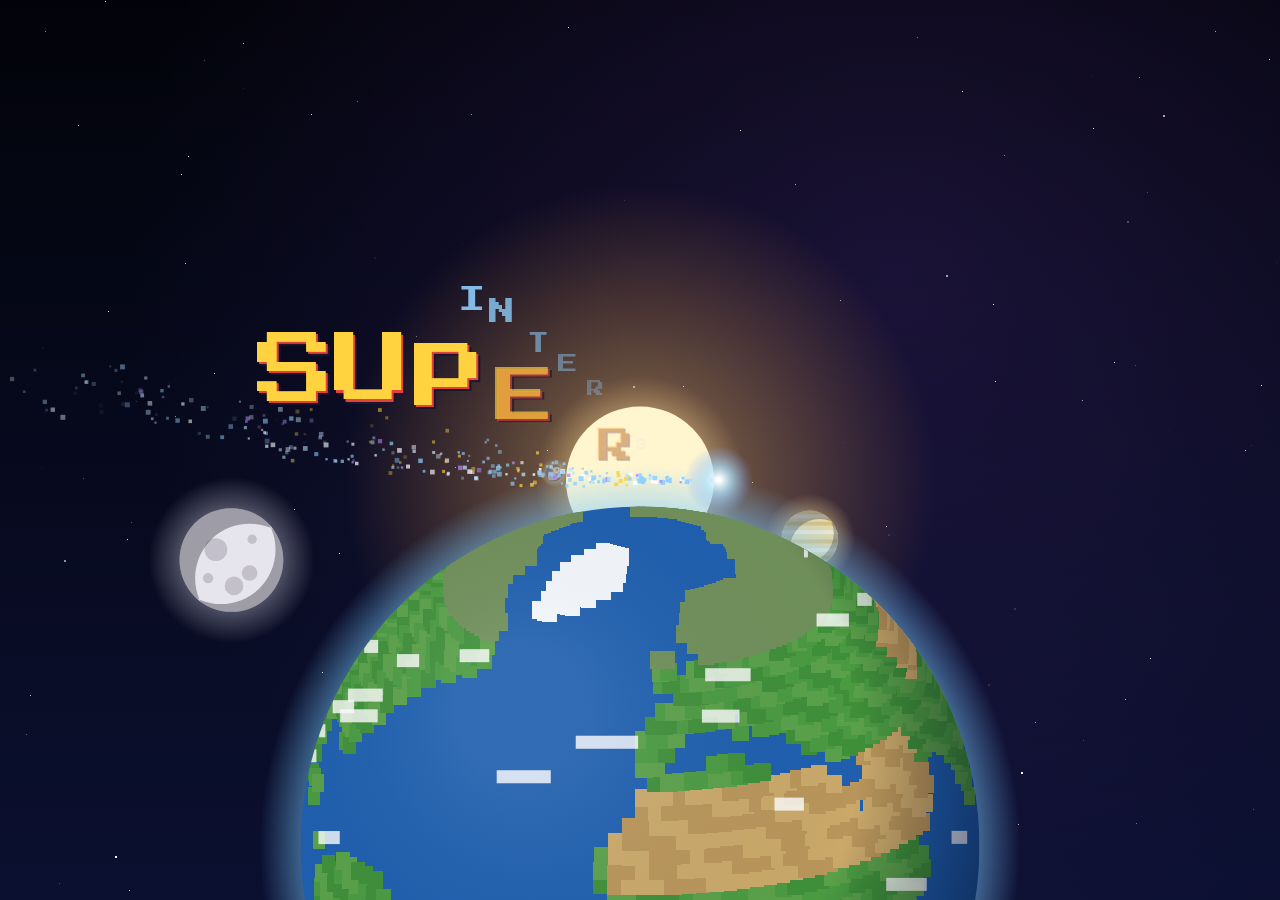
==== site/index.html @ 82d076b4 "Add level 5 to Europa, conspiracy mode, a new intro, auto-hop - Asteroid belt: no fireball on falls," ====
<!doctype html>
<html lang="en">
<head>
<meta charset="utf-8">
<meta name="viewport" content="width=device-width, initial-scale=1, maximum-scale=1, user-scalable=no, viewport-fit=cover">
<meta name="theme-color" content="#0b0f26">
<meta name="apple-mobile-web-app-capable" content="yes">
<meta name="mobile-web-app-capable" content="yes">
<meta name="apple-mobile-web-app-status-bar-style" content="black-translucent">
<meta name="apple-mobile-web-app-title" content="SuperTramp">
<link rel="manifest" href="manifest.webmanifest">
<link rel="icon" href="icons/icon.svg" type="image/svg+xml">
<link rel="apple-touch-icon" href="icons/icon-180.png">
<title>Interstellar SuperTramp</title>
<link rel="preconnect" href="https://fonts.googleapis.com">
<link rel="preconnect" href="https://fonts.gstatic.com" crossorigin>
<link rel="stylesheet" href="https://fonts.googleapis.com/css2?family=Press+Start+2P&family=VT323&display=swap">
<link rel="stylesheet" href="style.css">
</head>
<body>
<canvas id="game" tabindex="0" aria-label="Interstellar SuperTramp game"></canvas>

<div class="hud">
  <div class="hud-block">
    <div class="scoreline"><span class="score" id="score">0</span> <span class="mult" id="mult">x1</span></div>
    <div class="alt" id="alt">0 m</div>
    <div class="layer" id="layer">On the ground</div>
  </div>
  <div class="hud-block">
    <div class="stars" id="stars">★ 0 / 0</div>
    <div class="toggles">
      <button id="music" type="button" aria-pressed="true">MUSIC ON</button>
      <button id="sfx" type="button" aria-pressed="true">SFX ON</button>
      <button id="tilt" type="button" aria-pressed="false" hidden>TILT OFF</button>
    </div>
  </div>
</div>

<div class="toast" id="toast" hidden></div>
<button class="secret-star" id="secret-star" type="button" aria-label="A shooting star" hidden></button>
<button class="conspiracy-tag" id="conspiracy-tag" type="button" hidden>👁 CONSPIRACY MODE ON <span>tap to switch off</span></button>

<div class="overlay" id="title">
  <div class="card">
    <h1 class="logo" aria-label="Interstellar SuperTramp">
      <span class="logo-top" aria-hidden="true"><i>✦</i> INTERSTELLAR <i>✦</i></span>
      <span class="logo-main" aria-hidden="true"><span style="--i:0">S</span><span style="--i:1">U</span><span style="--i:2">P</span><span style="--i:3">E</span><span style="--i:4">R</span><span style="--i:5">T</span><span style="--i:6">R</span><span style="--i:7">A</span><span style="--i:8">M</span><span style="--i:9">P</span><canvas id="logo-tramp" width="36" height="48"></canvas></span>
    </h1>
    <p class="press-start" aria-hidden="true"><span class="ps-touch">PICK A MODE TO START</span><span class="ps-keys">PICK A MODE OR PRESS SPACE</span></p>
    <div class="modes">
      <button class="mode" type="button" data-mode="checkpoint">
        <span class="mode-name">Checkpoint</span>
        <span class="mode-desc">Green flags catch you when you miss.</span>
        <span class="mode-best" id="bests-checkpoint">No runs yet.</span>
      </button>
      <button class="mode uber" type="button" data-mode="uber">
        <span class="mode-name">Uber Tramp</span>
        <span class="mode-desc">No checkpoints. One miss and it's back to Earth.</span>
        <span class="mode-best" id="bests-uber">No runs yet.</span>
      </button>
    </div>
    <div class="title-board" id="title-board" hidden>
      <div class="tb-head">Top scores · <span id="tb-mode">Checkpoint</span></div>
      <ol class="board-list compact" id="tb-list"></ol>
    </div>
    <button id="l2-start" class="level2" type="button" hidden>Level 2: start on the Moon<span>Mars or Venus?</span></button>
    <button id="l3-start" class="level2" type="button">Level 3: start on Mars<span>Out to the asteroid belt</span></button>
    <button id="l4-start" class="level2" type="button">Level 4: start on Venus<span>Through the solar storms to Mercury</span></button>
    <button id="l5-start" class="level2" type="button">Level 5: start in the belt<span>Flat out for Jupiter and Europa</span></button>
    <button id="belt-start" class="level2" type="button">Straight to the asteroid belt<span>Skip ahead to the turn</span></button>
    <button id="open-board" class="secondary" type="button" hidden>Full scoreboard</button>
    <p>The world turns under your feet. Hop on a trampoline and bounce from cloud to balloon to satellite, all the way to the Moon.</p>
    <p>Grab <span class="geom-word">green geoms</span> to grow your score multiplier. A miss resets it. When the arrow under your feet turns <span class="go">green and points down</span>, you're lined up to land.</p>
    <p class="keys"><kbd>←</kbd> <kbd>→</kbd> walk and steer: walk up to a trampoline and you hop on. On a phone: the buttons, or TILT.</p>
  </div>
</div>

<div class="overlay" id="won" hidden>
  <div class="card">
    <h1>You made it to <span id="won-dest">the Moon</span></h1>
    <p class="won-mode" id="won-mode"></p>
    <p class="won-score"><span id="won-score">0</span> <b id="won-score-new" hidden>NEW BEST</b></p>
    <p id="won-stats">384,400 km from home, one bounce at a time.</p>
    <div class="medals" id="medals"></div>
    <div class="post" id="post" hidden>
      <label for="post-name" id="post-label">Your name on the scoreboard</label>
      <div class="post-row">
        <input id="post-name" type="text" maxlength="16" autocomplete="nickname" spellcheck="false">
        <button id="post-btn" type="button">Post score</button>
      </div>
      <button id="post-gh" class="linkish" type="button" hidden>Or post with your GitHub account</button>
    </div>
    <p class="post-status" id="post-status" hidden></p>
    <button id="post-skip" class="linkish skip" type="button" hidden>Skip, don't post my score</button>
    <div class="won-actions" id="won-actions">
      <button id="to-l2" class="level2" type="button" hidden>On to Mars or Venus<span>Level 2, score carried on</span></button>
      <button id="to-l3" class="level2" type="button" hidden>On to the asteroid belt<span>Level 3, score carried on</span></button>
      <button id="to-l4" class="level2" type="button" hidden>On to Mercury<span>Level 4, score carried on</span></button>
      <button id="to-l5" class="level2" type="button" hidden>On to Jupiter<span>Level 5, score carried on</span></button>
      <button id="again" type="button">Bounce again</button>
      <button id="change-mode" class="secondary" type="button">Change mode</button>
      <button id="won-board" class="secondary" type="button" hidden>Scoreboard</button>
    </div>
  </div>
</div>

<div class="overlay" id="board" hidden>
  <div class="card">
    <h1>Score<span>board</span></h1>
    <p class="board-where" id="board-where"></p>
    <div class="tabs" role="tablist" aria-label="Mode">
      <button type="button" class="tab" role="tab" data-board="checkpoint" aria-selected="true">Checkpoint</button>
      <button type="button" class="tab" role="tab" data-board="uber" aria-selected="false">Uber Tramp</button>
    </div>
    <ol class="board-list" id="board-list"></ol>
    <button id="close-board" type="button">Back</button>
  </div>
</div>

<div class="pad" aria-label="Touch controls">
  <button type="button" data-key="left" aria-label="Walk left">◀</button>
  <button type="button" data-key="right" aria-label="Walk right">▶</button>
</div>

<script src="scoreboard-config.js"></script>
<script src="scoreboard.js"></script>
<script src="audio.js"></script>
<script src="game.js"></script>
<script>
  // Play offline once the game has been opened (on the public site only)
  if ('serviceWorker' in navigator && /github\.io$|^localhost$|^127\.0\.0\.1$/.test(location.hostname)) {
    window.addEventListener('load', () => navigator.serviceWorker.register('sw.js').catch(() => {}));
  }
</script>
</body>
</html>
---- site/style.css ----
/* Layout: full-bleed canvas world; HUD pinned to the corners; overlays centred over the game. */
:root {
  --night: #0b0f26;
  --panel: rgba(11, 15, 38, 0.82);
  --ink: #eef1ff;
  --muted: #a9b0d6;
  --star: #ffd23f;
  --go: #52e07a;
  --warn: #ffab3d;
  --display: "Press Start 2P", "Courier New", monospace;
  --body: "VT323", "Courier New", monospace;
  color-scheme: dark;
}

[hidden] { display: none !important; }
html, body { height: 100%; overscroll-behavior: none; }
body {
  margin: 0;
  background: var(--night);
  color: var(--ink);
  font-family: var(--body);
  overflow: hidden;
  touch-action: none;
  -webkit-touch-callout: none;
  -webkit-user-select: none;
  user-select: none;
}

#game {
  position: fixed;
  inset: 0;
  width: 100%;
  height: 100%;
  display: block;
  image-rendering: pixelated;
}

.hud {
  position: fixed;
  top: calc(env(safe-area-inset-top, 0px) + 12px);
  left: 16px;
  right: 16px;
  display: flex;
  justify-content: space-between;
  align-items: flex-start;
  gap: 12px;
  pointer-events: none;
}
.hud-block { display: grid; gap: 6px; }
.alt {
  font-family: var(--display);
  font-size: 18px;
  font-variant-numeric: tabular-nums;
  text-shadow: 2px 2px 0 var(--night);
}
.layer {
  font-size: 20px;
  color: var(--muted);
  text-shadow: 2px 2px 0 var(--night);
}
.stars {
  transform-origin: right center;
  font-family: var(--display);
  font-size: 14px;
  color: var(--star);
  text-align: right;
  text-shadow: 2px 2px 0 var(--night);
  font-variant-numeric: tabular-nums;
}
.toggles { display: flex; gap: 6px; justify-content: flex-end; flex-wrap: wrap; }
.stars.pop { animation: starpop 0.35s ease-out; }
@keyframes starpop { 0% { transform: scale(1); } 40% { transform: scale(1.35); } 100% { transform: scale(1); } }
.hud button {
  pointer-events: auto;
  justify-self: end;
  font-family: var(--display);
  font-size: 9px;
  letter-spacing: 0.05em;
  color: var(--ink);
  background: var(--panel);
  border: 2px solid var(--muted);
  padding: 6px 8px;
  cursor: pointer;
}
.hud button:focus-visible, .overlay button:focus-visible, .pad button:focus-visible {
  outline: 3px solid var(--star);
  outline-offset: 2px;
}

.toast {
  position: fixed;
  left: 50%;
  bottom: calc(env(safe-area-inset-bottom, 0px) + 24px);
  transform: translateX(-50%);
  max-width: min(440px, calc(100% - 32px));
  padding: 8px 14px;
  background: var(--panel);
  border: 2px solid var(--star);
  font-size: 22px;
  line-height: 1.1;
  text-align: center;
  text-wrap: balance;
  pointer-events: none;
  transition: opacity 0.4s;
}

.overlay {
  position: fixed;
  inset: 0;
  display: grid;
  place-items: center;
  padding-inline: 16px;
  overflow-y: auto;
  background: rgba(11, 15, 38, 0.45);
}
.card {
  max-width: 460px;
  width: 100%;
  background: var(--panel);
  border: 3px solid var(--ink);
  box-shadow: 6px 6px 0 rgba(0, 0, 0, 0.5);
  padding: 22px 22px 20px;
  display: grid;
  gap: 14px;
}
.card h1 {
  margin: 0;
  font-family: var(--display);
  font-size: clamp(16px, 5vw, 24px);
  line-height: 1.35;
  text-wrap: balance;
}
.card h1 span { color: var(--star); }
.card p { margin: 0; font-size: 22px; line-height: 1.15; color: var(--ink); }
.card .keys { color: var(--muted); }
.card kbd {
  font-family: var(--display);
  font-size: 10px;
  padding: 2px 5px;
  border: 2px solid var(--muted);
  color: var(--ink);
}
.card .go { color: var(--go); }
.card button {
  justify-self: start;
  font-family: var(--display);
  font-size: 13px;
  padding: 12px 16px;
  color: var(--night);
  background: var(--star);
  border: 0;
  box-shadow: 4px 4px 0 var(--ink);
  cursor: pointer;
}
.card button:active { transform: translate(2px, 2px); box-shadow: 2px 2px 0 var(--ink); }

.pad {
  position: fixed;
  left: 16px;
  right: 16px;
  bottom: calc(env(safe-area-inset-bottom, 0px) + 16px);
  display: none;
  justify-content: space-between;
  gap: 12px;
}
.pad button {
  width: 72px;
  height: 72px;
  font-family: var(--display);
  font-size: 18px;
  color: var(--ink);
  background: var(--panel);
  border: 3px solid var(--muted);
  touch-action: none;
}
.hud button[aria-pressed="false"] { color: var(--muted); border-style: dashed; }
.pad button.on { border-color: var(--star); color: var(--star); }
/* Intro and menu entrance */
body.intro .hud, body.intro .toast { opacity: 0; pointer-events: none; }
.hud { transition: opacity 0.6s; }
.overlay.fade-in { animation: fadein 0.8s ease-out both; }
.overlay.fade-in .card { animation: cardin 0.8s cubic-bezier(0.3, 1.4, 0.5, 1) both; }
@keyframes fadein { from { opacity: 0; } }
@keyframes cardin { from { transform: translateY(40px) scale(0.96); } }
/* Stars streaming past behind the menu card */
#title .card { position: relative; overflow: hidden; isolation: isolate; }
#title .card::before {
  content: ""; position: absolute; inset: -50%; z-index: -1; pointer-events: none;
  background-image:
    radial-gradient(1px 1px at 10% 20%, rgba(255,255,255,0.8) 50%, transparent 51%),
    radial-gradient(1.5px 1.5px at 60% 70%, rgba(190,230,255,0.8) 50%, transparent 51%),
    radial-gradient(1px 1px at 80% 10%, rgba(255,255,255,0.6) 50%, transparent 51%),
    radial-gradient(2px 2px at 30% 85%, rgba(255,230,160,0.7) 50%, transparent 51%),
    radial-gradient(1px 1px at 45% 45%, rgba(255,255,255,0.7) 50%, transparent 51%);
  background-size: 180px 180px, 260px 260px, 140px 140px, 320px 320px, 210px 210px;
  animation: starrush 6s linear infinite;
}
@keyframes starrush { to { background-position: -180px 180px, -260px 260px, -140px 140px, -320px 320px, -210px 210px; } }

/* Title logo: each letter of SUPERTRAMP takes its turn on the trampoline */
.card h1.logo span { color: inherit; }
.card h1.logo .logo-top { color: #8fd0ff; }
.card h1.logo .logo-top i { color: var(--star); }
.card h1.logo .logo-main { color: var(--star); }
.card h1.logo .logo-main span:nth-child(n+6) { color: #eef1ff; }
.card h1.logo .logo-tag { color: var(--muted); font-weight: normal; }
.card h1.logo .logo-top { font-weight: normal; }
.card .geom-word { color: #6dff7a; }
#title .card { gap: 12px; }
#title .card p { font-size: 20px; }
@media (max-width: 480px) { #title .card p { font-size: 17px; } #title .card { gap: 10px; } .logo-tag { font-size: 16px; } }
@media (pointer: coarse) { #title .card .keys { display: none; } }
.card h1.logo { display: grid; justify-items: center; gap: 8px; margin: 0 0 4px; text-align: center; }
.logo-top { font-family: var(--display); font-size: 11px; letter-spacing: 0.5em; color: #8fd0ff; padding-left: 0.5em; }
.logo-top i { font-style: normal; color: var(--star); display: inline-block; animation: twinkle 1.6s ease-in-out infinite; }
.logo-top i:last-child { animation-delay: 0.8s; }
.logo-main { position: relative; display: flex; justify-content: center; font-family: var(--display); font-size: clamp(22px, 7.4vw, 36px); line-height: 1; color: var(--star); padding-top: 66px; }
.logo-main span {
  display: inline-block;
  transform-origin: 50% 100%;
  text-shadow: 2px 2px 0 #e0433b, 4px 4px 0 #1b1530, 5px 5px 0 rgba(0, 0, 0, 0.4);
  animation: dropin 0.7s cubic-bezier(0.3, 1.6, 0.5, 1) backwards;
  animation-delay: calc(0.2s + var(--i) * 0.07s);
}
/* A letter the tramp just landed on */
.card h1.logo .logo-main span.squash { animation: squash 0.5s ease-out; color: #6dff7a; }
#logo-tramp { position: absolute; left: 0; top: 0; width: 36px; height: 48px; image-rendering: pixelated; pointer-events: none; }
.logo-tag { font-family: var(--body); font-size: 19px; color: var(--muted); }
.press-start { margin: 0; text-align: center; font-family: var(--display); font-size: 11px; letter-spacing: 0.12em; color: var(--star); animation: blink 1.1s steps(2, start) infinite; }
.press-start .ps-keys { display: inline; }
.press-start .ps-touch { display: none; }
@media (pointer: coarse) { .press-start .ps-keys { display: none; } .press-start .ps-touch { display: inline; } }
@keyframes blink { to { visibility: hidden; } }
@keyframes dropin {
  0% { transform: translateY(-80px) scale(1, 1.3); opacity: 0; }
  60% { transform: translateY(0) scale(1.25, 0.7); opacity: 1; }
  80% { transform: translateY(-6px) scale(0.95, 1.08); }
  100% { transform: translateY(0) scale(1, 1); }
}
@keyframes squash {
  0% { transform: scale(1.35, 0.6); }
  35% { transform: translateY(-8px) scale(0.9, 1.15); }
  65% { transform: translateY(0) scale(1.08, 0.92); }
  100% { transform: none; }
}
@keyframes twinkle { 0%, 100% { opacity: 1; transform: scale(1) rotate(0); } 50% { opacity: 0.35; transform: scale(0.7) rotate(45deg); } }
/* The title's small character animations stay on even with reduced motion; screen shake and speed lines are what that setting turns off. */

/* Score and multiplier (Geometry Wars style) */
.scoreline { display: flex; align-items: baseline; gap: 10px; text-shadow: 2px 2px 0 var(--night); }
.score { font-family: var(--display); font-size: 20px; color: var(--ink); font-variant-numeric: tabular-nums; }
.mult { font-family: var(--display); font-size: 16px; color: #6dff7a; display: inline-block; transform-origin: left center; }
.mult.bump { animation: multbump 0.3s ease-out; }
@keyframes multbump { 0% { transform: scale(1); } 40% { transform: scale(1.5); } 100% { transform: scale(1); } }
.card .won-score { font-family: var(--display); font-size: 26px; color: var(--ink); }
.card .won-score b { font-size: 10px; font-weight: normal; color: var(--go); vertical-align: middle; }
.title-board { display: grid; gap: 6px; }
.tb-head { font-family: var(--display); font-size: 10px; letter-spacing: 0.06em; color: #6dff7a; text-transform: uppercase; }
.board-list.compact li { font-size: 19px; padding: 0 6px; }

/* Mode picker */
.modes { display: grid; grid-template-columns: repeat(2, minmax(0, 1fr)); gap: 12px; }
.card .modes .mode {
  display: grid; gap: 6px; align-content: start; text-align: left;
  padding: 12px; min-width: 0;
  font-family: var(--body);
  color: var(--night); background: var(--star);
  box-shadow: 4px 4px 0 var(--ink);
}
.card .modes .mode.uber { color: var(--ink); background: #c7362f; }
.card .modes .mode.last { outline: 3px dashed var(--ink); outline-offset: 3px; }
.mode .mode-name { font-family: var(--display); font-size: 12px; }
.mode .mode-desc { font-size: 18px; line-height: 1.05; }
.mode .mode-best { font-size: 16px; line-height: 1.1; opacity: 0.85; }
.mode .mode-best b { font-weight: normal; text-decoration: underline; }
.card .won-mode { font-family: var(--display); font-size: 10px; letter-spacing: 0.08em; color: var(--muted); text-transform: uppercase; }
.won-actions { display: flex; gap: 12px; flex-wrap: wrap; }
.card .won-actions .secondary { color: var(--ink); background: transparent; border: 3px solid var(--ink); box-shadow: none; }

/* Scoreboard */
.card #open-board { justify-self: start; }
.card .secondary { color: var(--ink); background: transparent; border: 3px solid var(--ink); box-shadow: none; }
.board-where { color: var(--muted); }
.tabs { display: flex; gap: 8px; }
.card .tabs .tab { font-size: 10px; padding: 8px 10px; color: var(--muted); background: transparent; border: 2px dashed var(--muted); box-shadow: none; }
.card .tabs .tab[aria-selected="true"] { color: var(--night); background: var(--star); border: 2px solid var(--star); }
.board-list { margin: 0; padding: 0; list-style: none; display: grid; gap: 4px; max-height: 50vh; overflow-y: auto; }
.board-list li { display: grid; grid-template-columns: 2.2em minmax(0, 1fr) auto auto; gap: 10px; align-items: baseline; font-size: 21px; padding: 2px 6px; font-variant-numeric: tabular-nums; }
.board-list li.me { background: rgba(255, 210, 63, 0.15); outline: 2px solid var(--star); }
.board-list .rank { font-family: var(--display); font-size: 10px; color: var(--star); }
.board-list .who { overflow: hidden; text-overflow: ellipsis; white-space: nowrap; }
.board-list .stars-col { color: var(--star); }
.board-list li.note { display: block; color: var(--muted); }
.post { display: grid; gap: 6px; }
.post label { font-size: 19px; color: var(--muted); }
.post-row { display: flex; gap: 8px; flex-wrap: wrap; }
.post-row input {
  -webkit-user-select: text; user-select: text; touch-action: manipulation;
  flex: 1 1 10em; min-width: 0;
  font-family: var(--body); font-size: 22px;
  color: var(--ink); background: var(--night);
  border: 2px solid var(--muted); padding: 6px 8px;
}
.post-row input:focus-visible { outline: 3px solid var(--star); outline-offset: 1px; }
.card .post-row button { padding: 8px 12px; font-size: 11px; }
.card .post-status { color: var(--go); }
.card .skip { justify-self: start; padding: 0; font-family: var(--body); font-size: 17px; color: var(--muted); background: none; border: 0; box-shadow: none; text-decoration: underline; }
.card .post .linkish { justify-self: start; padding: 0; font-family: var(--body); font-size: 18px; color: var(--muted); background: none; border: 0; box-shadow: none; text-decoration: underline; }

/* Records and medals */
.card .bests { font-size: 19px; color: var(--muted); }
.card .bests b { color: var(--star); font-weight: normal; }
.medals { display: grid; grid-template-columns: repeat(3, minmax(0, 1fr)); gap: 10px; }
.medal { display: grid; justify-items: center; align-content: start; gap: 4px; text-align: center; min-width: 0; }
.medal .disc {
  width: 34px; height: 34px;
  background: var(--medal, transparent);
  border: 3px solid var(--medal-edge, var(--muted));
  box-shadow: 3px 3px 0 rgba(0, 0, 0, 0.5);
  clip-path: polygon(30% 0, 70% 0, 100% 30%, 100% 70%, 70% 100%, 30% 100%, 0 70%, 0 30%);
}
.medal.none .disc { border-style: dashed; box-shadow: none; clip-path: none; border-radius: 50%; }
.medal.gold { --medal: #ffd23f; --medal-edge: #fff1a8; }
.medal.silver { --medal: #cfd6e6; --medal-edge: #ffffff; }
.medal.bronze { --medal: #d08a4a; --medal-edge: #f1b27a; }
.medal .m-label { font-family: var(--display); font-size: 9px; letter-spacing: 0.08em; color: var(--muted); text-transform: uppercase; }
.medal .m-value { font-size: 22px; font-variant-numeric: tabular-nums; }
.medal .m-value b { display: block; font-family: var(--display); font-size: 8px; font-weight: normal; color: var(--go); }
.medal .m-hint { font-size: 16px; color: var(--muted); line-height: 1; }

@media (pointer: coarse) {
  body.playing .pad { display: flex; }
  .toast { bottom: calc(env(safe-area-inset-bottom, 0px) + 104px); font-size: 19px; }
}
@media (max-width: 480px) {
  .card { padding: 18px 16px 16px; gap: 10px; }
  .card p { font-size: 19px; }
  .alt { font-size: 14px; }
  .layer { font-size: 18px; }
}

/* Short screens: phones in landscape */
@media (max-height: 500px) {
  .hud { top: calc(env(safe-area-inset-top, 0px) + 8px); left: max(16px, env(safe-area-inset-left, 0px)); right: max(16px, env(safe-area-inset-right, 0px)); }
  .alt { font-size: 13px; }
  .layer { font-size: 17px; }
  .score { font-size: 15px; }
  .mult { font-size: 12px; }
  .stars { font-size: 12px; }
  .hud button { font-size: 8px; padding: 5px 6px; }
  .pad { left: max(16px, env(safe-area-inset-left, 0px)); right: max(16px, env(safe-area-inset-right, 0px)); bottom: calc(env(safe-area-inset-bottom, 0px) + 10px); }
  .pad button { width: 58px; height: 58px; font-size: 15px; }
  .toast { bottom: calc(env(safe-area-inset-bottom, 0px) + 12px) !important; max-width: min(420px, calc(100% - 260px)); font-size: 17px !important; padding: 6px 10px; }
  .overlay { place-items: start center; padding-block: 12px; }
  .card { max-width: 620px; padding: 14px 16px; gap: 8px; }
  .card h1 { font-size: 16px; }
  .logo-main { font-size: 24px; padding-top: 52px; }
  #logo-tramp { width: 27px; height: 36px; }
  .logo-tag { font-size: 16px; }
  .card p { font-size: 17px; }
  .card button { padding: 10px 14px; font-size: 11px; }
  .card .modes .mode { padding: 8px 10px; }
  .mode .mode-desc { font-size: 16px; }
}
@media (max-width: 380px) { .modes { grid-template-columns: 1fr; } }

@media (prefers-reduced-motion: reduce) { .toast { transition: none; } .stars.pop, .mult.bump { animation: none; } }

/* Level 2: Moon to Mars or Venus */
.card button.level2 {
  display: grid;
  gap: 6px;
  text-align: left;
  color: var(--ink);
  background: linear-gradient(90deg, #c8553a, #b5523a 50%, #c9a04a);
}
.card button.level2 span { font-family: var(--body); font-size: 18px; opacity: 0.9; }
.won-actions .level2 { flex-basis: 100%; }

/* Secret: a shooting star crosses the title screen. Catch it for conspiracy mode. */
.secret-star {
  position: fixed; z-index: 30; left: 0; top: 0;
  width: 64px; height: 64px; margin: -32px 0 0 -32px; padding: 0;
  border: 0; background: transparent; cursor: pointer;
  animation: shoot 2.8s linear forwards;
}
.secret-star::before {
  content: ""; position: absolute; left: 26px; top: 26px; width: 12px; height: 12px; border-radius: 50%;
  background: #fff; box-shadow: 0 0 10px 4px rgba(191, 232, 255, 0.9), 0 0 24px 10px rgba(143, 208, 255, 0.4);
}
.secret-star::after {
  content: ""; position: absolute; left: -84px; top: 30px; width: 116px; height: 4px; border-radius: 2px;
  background: linear-gradient(90deg, rgba(143, 208, 255, 0), rgba(220, 240, 255, 0.95));
  transform-origin: right center; transform: rotate(14deg);
}
@keyframes shoot {
  from { transform: translate(-60px, 9vh); }
  to { transform: translate(calc(100vw + 120px), 33vh); }
}
.conspiracy-tag {
  position: fixed; z-index: 30; left: 12px; bottom: calc(env(safe-area-inset-bottom, 0px) + 12px);
  font-family: var(--display); font-size: 9px; line-height: 1.6; color: #8fff6a;
  background: rgba(6, 20, 8, 0.85); border: 2px solid #8fff6a; padding: 6px 8px; cursor: pointer; text-align: left;
}
.conspiracy-tag span { display: block; font-family: var(--body); font-size: 15px; color: #c9f5b8; }
body.conspiracy .card { border-color: #8fff6a; }
body.playing .conspiracy-tag { display: none; }
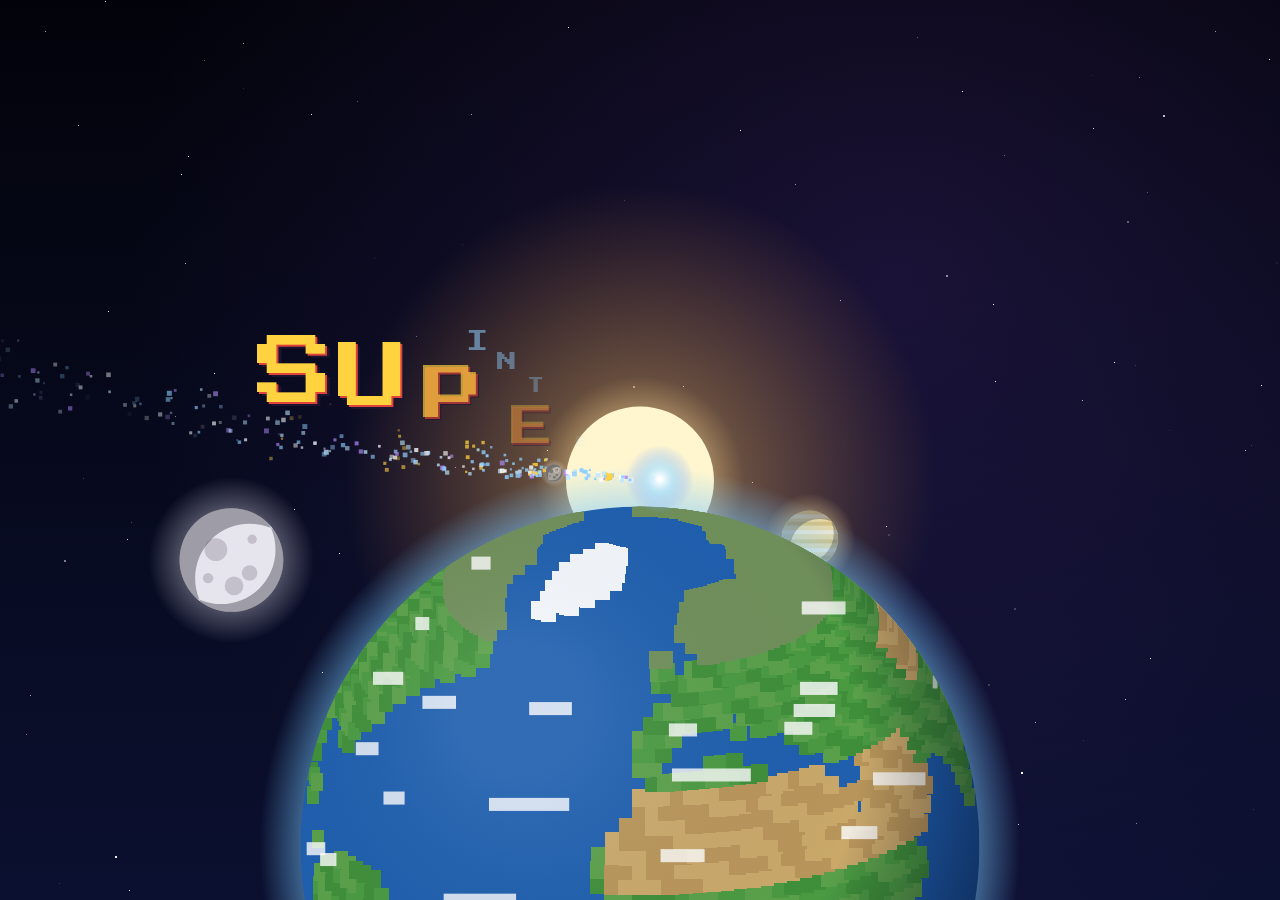
==== commit 67f87ae2: "Make the hollow Earth a full level: seven caverns to climb out of Conspiracy mode's hollow Earth is " ====
--- a/site/index.html
+++ b/site/index.html
@@ -67,6 +67,7 @@
     <button id="l3-start" class="level2" type="button">Level 3: start on Mars<span>Out to the asteroid belt</span></button>
     <button id="l4-start" class="level2" type="button">Level 4: start on Venus<span>Through the solar storms to Mercury</span></button>
     <button id="l5-start" class="level2" type="button">Level 5: start in the belt<span>Flat out for Jupiter and Europa</span></button>
+    <button id="l6-start" class="level2" type="button" hidden>Secret: the hollow Earth<span>Climb out through seven caverns</span></button>
     <button id="belt-start" class="level2" type="button">Straight to the asteroid belt<span>Skip ahead to the turn</span></button>
     <button id="open-board" class="secondary" type="button" hidden>Full scoreboard</button>
     <p>The world turns under your feet. Hop on a trampoline and bounce from cloud to balloon to satellite, all the way to the Moon.</p>
@@ -97,6 +98,7 @@
       <button id="to-l3" class="level2" type="button" hidden>On to the asteroid belt<span>Level 3, score carried on</span></button>
       <button id="to-l4" class="level2" type="button" hidden>On to Mercury<span>Level 4, score carried on</span></button>
       <button id="to-l5" class="level2" type="button" hidden>On to Jupiter<span>Level 5, score carried on</span></button>
+      <button id="to-surface" class="level2" type="button" hidden>Back up to the Moon<span>Level 1, score carried on</span></button>
       <button id="again" type="button">Bounce again</button>
       <button id="change-mode" class="secondary" type="button">Change mode</button>
       <button id="won-board" class="secondary" type="button" hidden>Scoreboard</button>
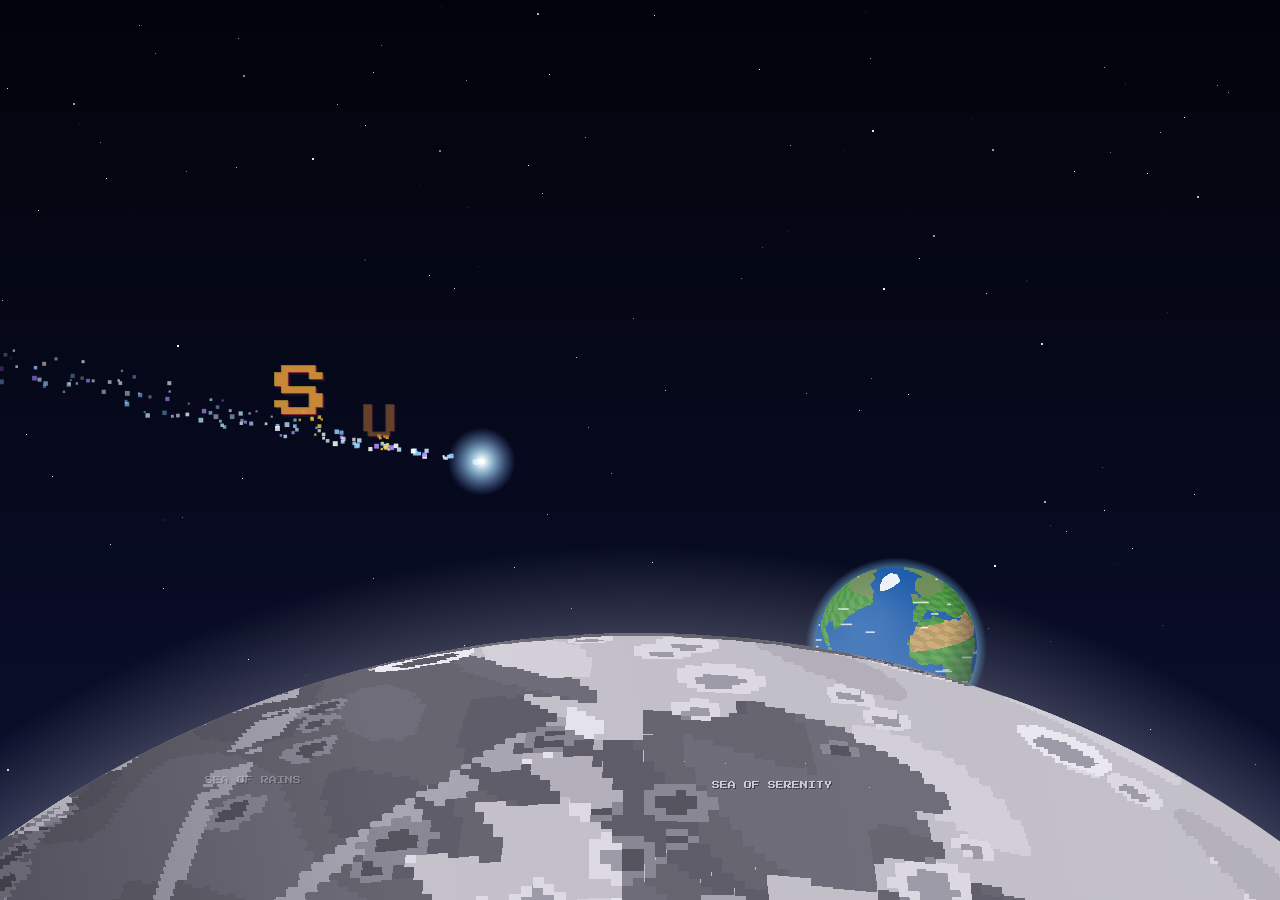
==== commit 16856630: "Stop whenever you like and record your score, then carry on A STOP button (or Esc) freezes the game " ====
--- a/site/index.html
+++ b/site/index.html
@@ -32,6 +32,7 @@
       <button id="music" type="button" aria-pressed="true">MUSIC ON</button>
       <button id="sfx" type="button" aria-pressed="true">SFX ON</button>
       <button id="tilt" type="button" aria-pressed="false" hidden>TILT OFF</button>
+      <button id="stop" type="button" title="Stop here and record your score (Esc)">STOP</button>
     </div>
   </div>
 </div>
@@ -78,7 +79,7 @@
 
 <div class="overlay" id="won" hidden>
   <div class="card">
-    <h1>You made it to <span id="won-dest">the Moon</span></h1>
+    <h1 id="won-title">You made it to <span id="won-dest">the Moon</span></h1>
     <p class="won-mode" id="won-mode"></p>
     <p class="won-score"><span id="won-score">0</span> <b id="won-score-new" hidden>NEW BEST</b></p>
     <p id="won-stats">384,400 km from home, one bounce at a time.</p>
@@ -94,6 +95,7 @@
     <p class="post-status" id="post-status" hidden></p>
     <button id="post-skip" class="linkish skip" type="button" hidden>Skip, don't post my score</button>
     <div class="won-actions" id="won-actions">
+      <button id="carry-on" class="level2" type="button" hidden>Carry on<span>Back where you were, score and all</span></button>
       <button id="to-l2" class="level2" type="button" hidden>On to Mars or Venus<span>Level 2, score carried on</span></button>
       <button id="to-l3" class="level2" type="button" hidden>On to the asteroid belt<span>Level 3, score carried on</span></button>
       <button id="to-l4" class="level2" type="button" hidden>On to Mercury<span>Level 4, score carried on</span></button>
--- a/site/style.css
+++ b/site/style.css
@@ -405,3 +405,10 @@
 .conspiracy-tag span { display: block; font-family: var(--body); font-size: 15px; color: #c9f5b8; }
 body.conspiracy .card { border-color: #8fff6a; }
 body.playing .conspiracy-tag { display: none; }
+/* During the level 5 run, words go up top, out of your way */
+body.run .toast { bottom: calc(env(safe-area-inset-bottom, 0px) + 6px) !important; font-size: 15px !important; line-height: 1.05; max-width: min(620px, calc(100% - 24px)); padding: 4px 10px; background: rgba(11, 15, 38, 0.6); border-width: 1px; }
+@media (pointer: coarse) { body.run .toast { bottom: calc(env(safe-area-inset-bottom, 0px) + 94px) !important; } }
+
+/* Stop and record your score: only while you're playing */
+#stop { border-color: #ff8a7a; color: #ffd6d0; }
+body:not(.playing) #stop { display: none; }
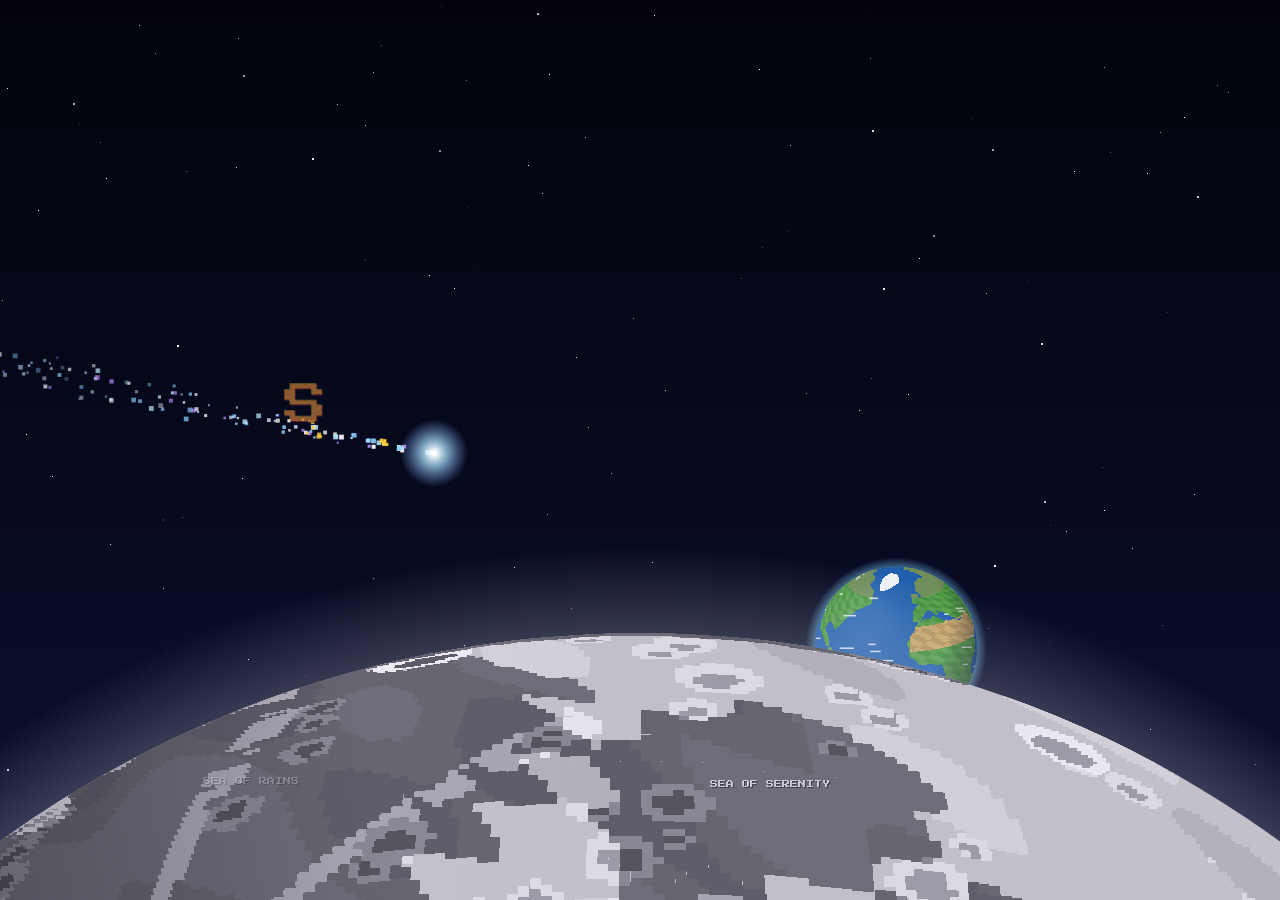
==== commit 839b1f3a: "Title screen: The Jupiter run, starting right on a charging mass driver Co-Authored-By: Claude Opus " ====
--- a/site/index.html
+++ b/site/index.html
@@ -70,6 +70,7 @@
     <button id="l5-start" class="level2" type="button">Level 5: start in the belt<span>Flat out for Jupiter and Europa</span></button>
     <button id="l6-start" class="level2" type="button" hidden>Secret: the hollow Earth<span>Climb out through seven caverns</span></button>
     <button id="belt-start" class="level2" type="button">Straight to the asteroid belt<span>Skip ahead to the turn</span></button>
+    <button id="jupiter-start" class="level2" type="button">The Jupiter run<span>Mass driver, straight through Jupiter, on to Europa</span></button>
     <button id="open-board" class="secondary" type="button" hidden>Full scoreboard</button>
     <p>The world turns under your feet. Hop on a trampoline and bounce from cloud to balloon to satellite, all the way to the Moon.</p>
     <p>Grab <span class="geom-word">green geoms</span> to grow your score multiplier. A miss resets it. When the arrow under your feet turns <span class="go">green and points down</span>, you're lined up to land.</p>
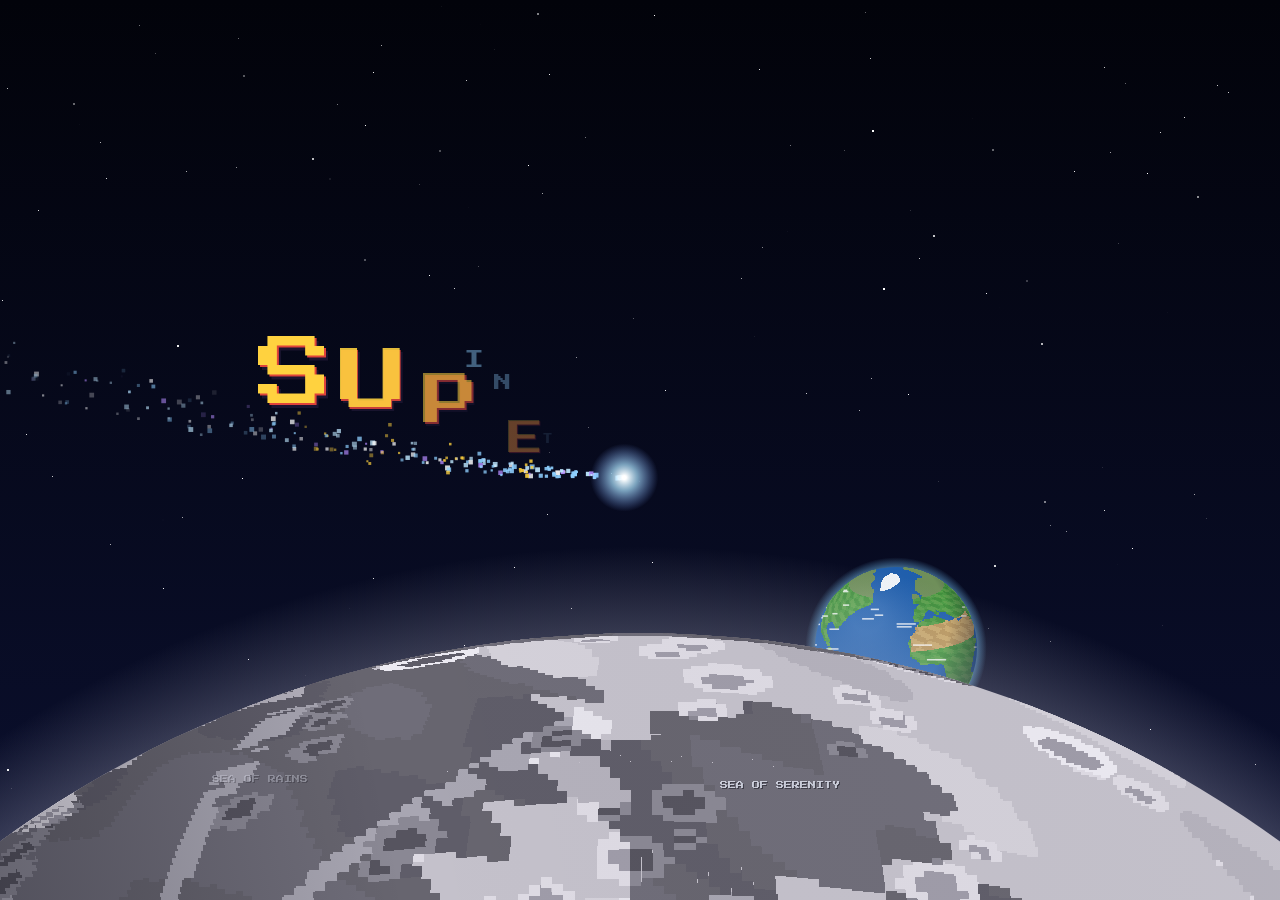
==== commit ae44cb52: "Level 7: round Europa to Saturn's rings, by comet Start on Europa, a round world in cross-section, a" ====
--- a/site/index.html
+++ b/site/index.html
@@ -70,6 +70,7 @@
     <button id="l5-start" class="level2" type="button">Level 5: start in the belt<span>Flat out for Jupiter and Europa</span></button>
     <button id="l6-start" class="level2" type="button" hidden>Secret: the hollow Earth<span>Climb out through seven caverns</span></button>
     <button id="belt-start" class="level2" type="button">Straight to the asteroid belt<span>Skip ahead to the turn</span></button>
+    <button id="l7-start" class="level2" type="button">Level 7: start on Europa<span>Catch a comet to Saturn's rings</span></button>
     <button id="jupiter-start" class="level2" type="button">The Jupiter run<span>Mass driver, straight through Jupiter, on to Europa</span></button>
     <button id="open-board" class="secondary" type="button" hidden>Full scoreboard</button>
     <p>The world turns under your feet. Hop on a trampoline and bounce from cloud to balloon to satellite, all the way to the Moon.</p>
@@ -101,6 +102,7 @@
       <button id="to-l3" class="level2" type="button" hidden>On to the asteroid belt<span>Level 3, score carried on</span></button>
       <button id="to-l4" class="level2" type="button" hidden>On to Mercury<span>Level 4, score carried on</span></button>
       <button id="to-l5" class="level2" type="button" hidden>On to Jupiter<span>Level 5, score carried on</span></button>
+      <button id="to-l7" class="level2" type="button" hidden>On to Saturn<span>Level 7, score carried on</span></button>
       <button id="to-surface" class="level2" type="button" hidden>Back up to the Moon<span>Level 1, score carried on</span></button>
       <button id="again" type="button">Bounce again</button>
       <button id="change-mode" class="secondary" type="button">Change mode</button>
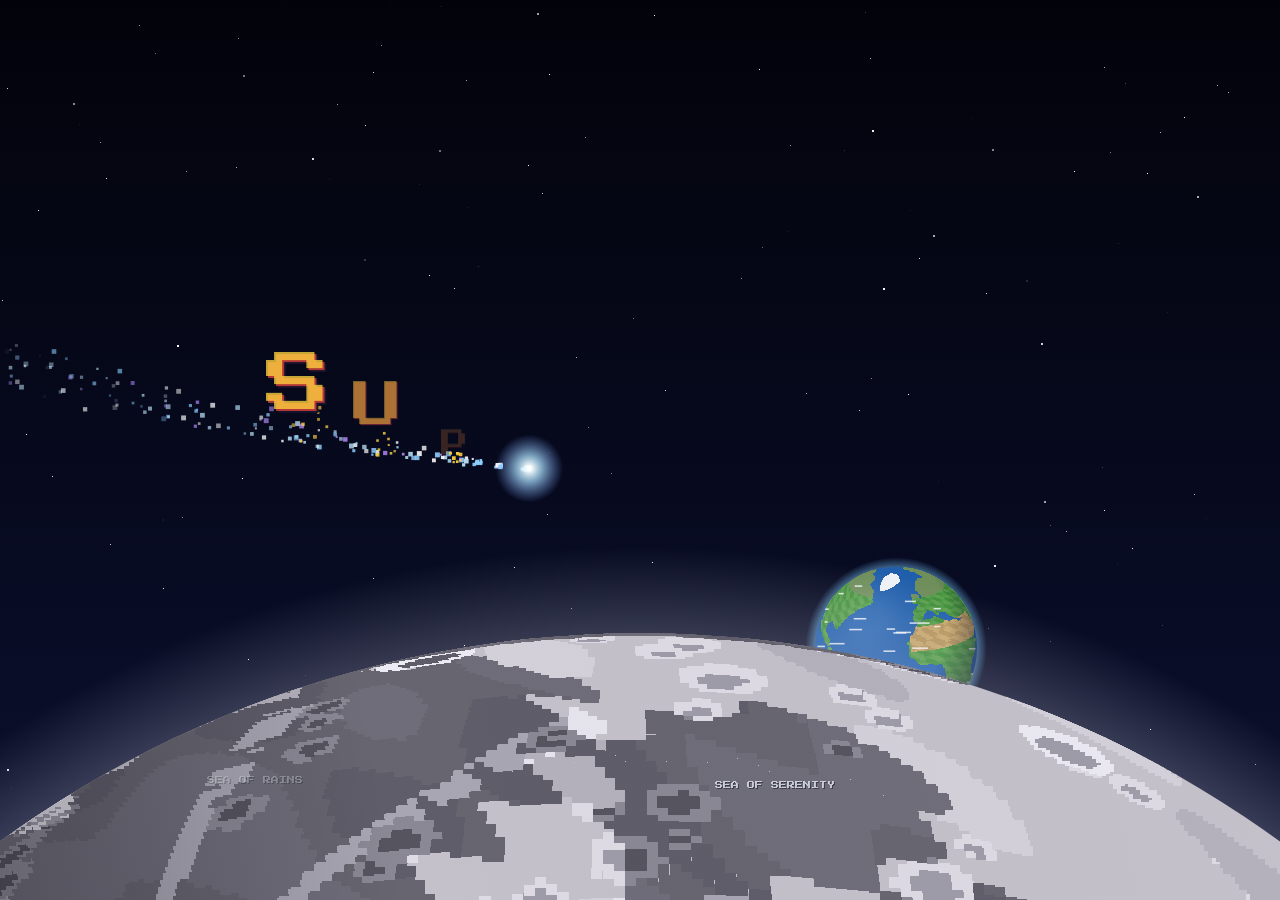
==== commit 64f80d83: "Level 7 reworked: hitch a ride on a spacecraft, slingshot round Jupiter, then jump across Saturn's r" ====
--- a/site/index.html
+++ b/site/index.html
@@ -70,7 +70,7 @@
     <button id="l5-start" class="level2" type="button">Level 5: start in the belt<span>Flat out for Jupiter and Europa</span></button>
     <button id="l6-start" class="level2" type="button" hidden>Secret: the hollow Earth<span>Climb out through seven caverns</span></button>
     <button id="belt-start" class="level2" type="button">Straight to the asteroid belt<span>Skip ahead to the turn</span></button>
-    <button id="l7-start" class="level2" type="button">Level 7: start on Europa<span>Catch a comet to Saturn's rings</span></button>
+    <button id="l7-start" class="level2" type="button">Level 7: start on Europa<span>Hitch a ride to Saturn, jump the rings to Titan</span></button>
     <button id="jupiter-start" class="level2" type="button">The Jupiter run<span>Mass driver, straight through Jupiter, on to Europa</span></button>
     <button id="open-board" class="secondary" type="button" hidden>Full scoreboard</button>
     <p>The world turns under your feet. Hop on a trampoline and bounce from cloud to balloon to satellite, all the way to the Moon.</p>
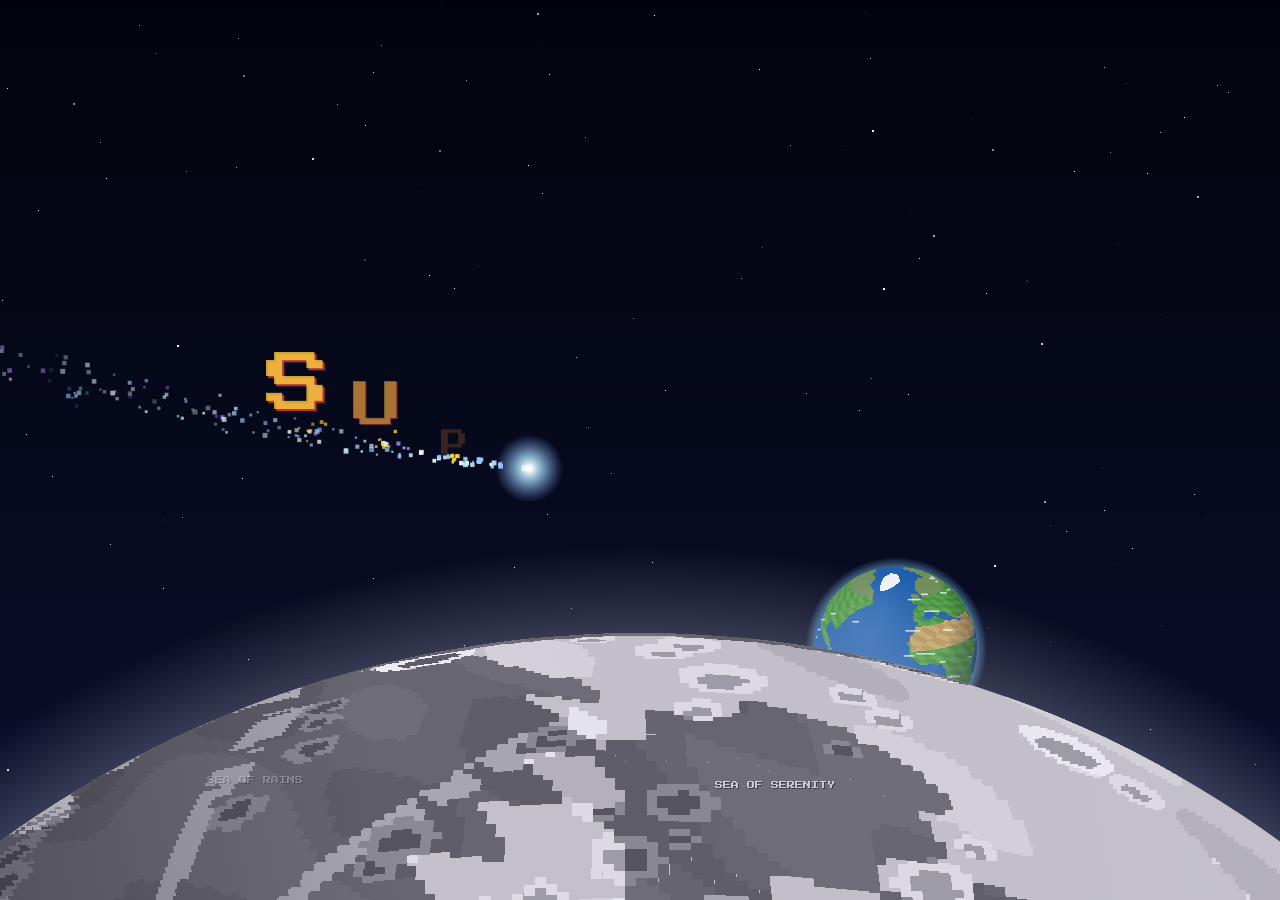
==== commit 2441e57a: "Level 7: ride a vent back up from Europa's seafloor; launch off the rings' edge, flips and new moons" ====
--- a/site/index.html
+++ b/site/index.html
@@ -70,7 +70,7 @@
     <button id="l5-start" class="level2" type="button">Level 5: start in the belt<span>Flat out for Jupiter and Europa</span></button>
     <button id="l6-start" class="level2" type="button" hidden>Secret: the hollow Earth<span>Climb out through seven caverns</span></button>
     <button id="belt-start" class="level2" type="button">Straight to the asteroid belt<span>Skip ahead to the turn</span></button>
-    <button id="l7-start" class="level2" type="button">Level 7: start on Europa<span>Hitch a ride to Saturn, jump the rings to Titan</span></button>
+    <button id="l7-start" class="level2" type="button">Level 7: start on Europa<span>Up from its seafloor, a ride to Saturn, skate the rings to Titan</span></button>
     <button id="jupiter-start" class="level2" type="button">The Jupiter run<span>Mass driver, straight through Jupiter, on to Europa</span></button>
     <button id="open-board" class="secondary" type="button" hidden>Full scoreboard</button>
     <p>The world turns under your feet. Hop on a trampoline and bounce from cloud to balloon to satellite, all the way to the Moon.</p>
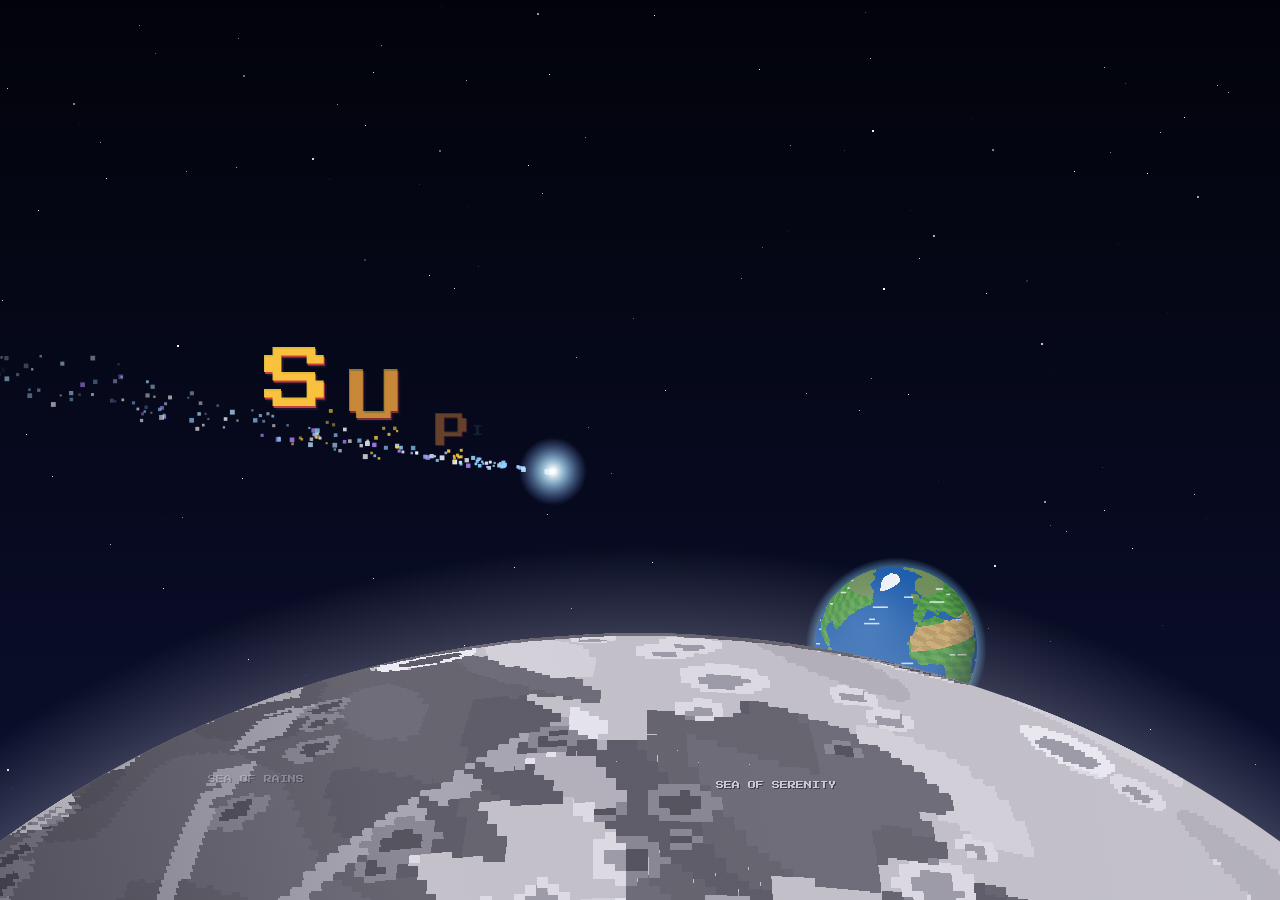
==== commit 01e82581: "Saturn's rings as a round world like every other level: level 8, bounce out ring by ring as they tur" ====
--- a/site/index.html
+++ b/site/index.html
@@ -70,7 +70,8 @@
     <button id="l5-start" class="level2" type="button">Level 5: start in the belt<span>Flat out for Jupiter and Europa</span></button>
     <button id="l6-start" class="level2" type="button" hidden>Secret: the hollow Earth<span>Climb out through seven caverns</span></button>
     <button id="belt-start" class="level2" type="button">Straight to the asteroid belt<span>Skip ahead to the turn</span></button>
-    <button id="l7-start" class="level2" type="button">Level 7: start on Europa<span>Up from its seafloor, a ride to Saturn, skate the rings to Titan</span></button>
+    <button id="l7-start" class="level2" type="button">Level 7: start on Europa<span>Up from its seafloor, and a ride to Saturn</span></button>
+    <button id="l8-start" class="level2" type="button">Level 8: Saturn's rings<span>Bounce out ring by ring as they turn, then the moons to Titan</span></button>
     <button id="jupiter-start" class="level2" type="button">The Jupiter run<span>Mass driver, straight through Jupiter, on to Europa</span></button>
     <button id="open-board" class="secondary" type="button" hidden>Full scoreboard</button>
     <p>The world turns under your feet. Hop on a trampoline and bounce from cloud to balloon to satellite, all the way to the Moon.</p>
--- a/site/style.css
+++ b/site/style.css
@@ -108,11 +108,14 @@
   position: fixed;
   inset: 0;
   display: grid;
-  place-items: center;
-  padding-inline: 16px;
+  /* Centred when it fits; when it's taller than the screen it starts at the
+     top and scrolls (centring would push its top out of reach) */
+  place-items: start center;
+  padding: 16px;
   overflow-y: auto;
   background: rgba(11, 15, 38, 0.45);
 }
+.overlay > .card { margin-block: auto; }
 .card {
   max-width: 460px;
   width: 100%;
